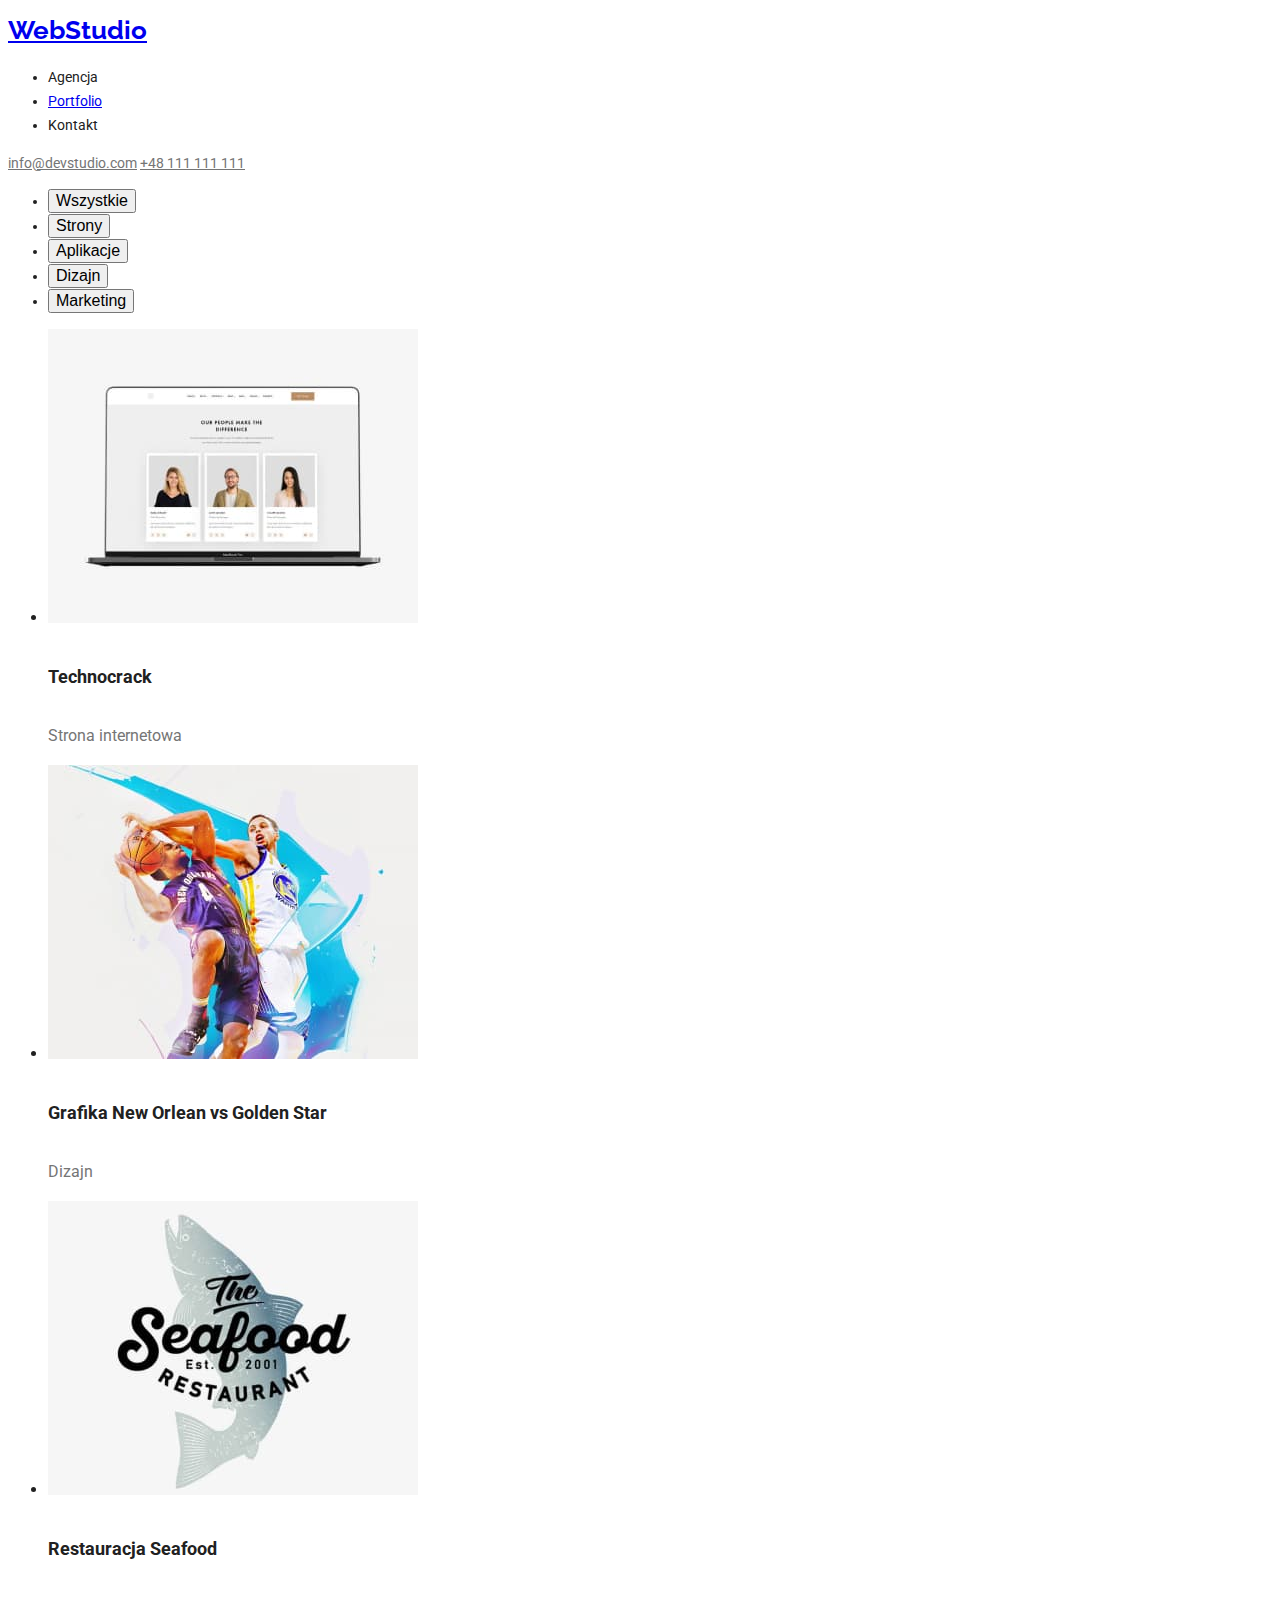
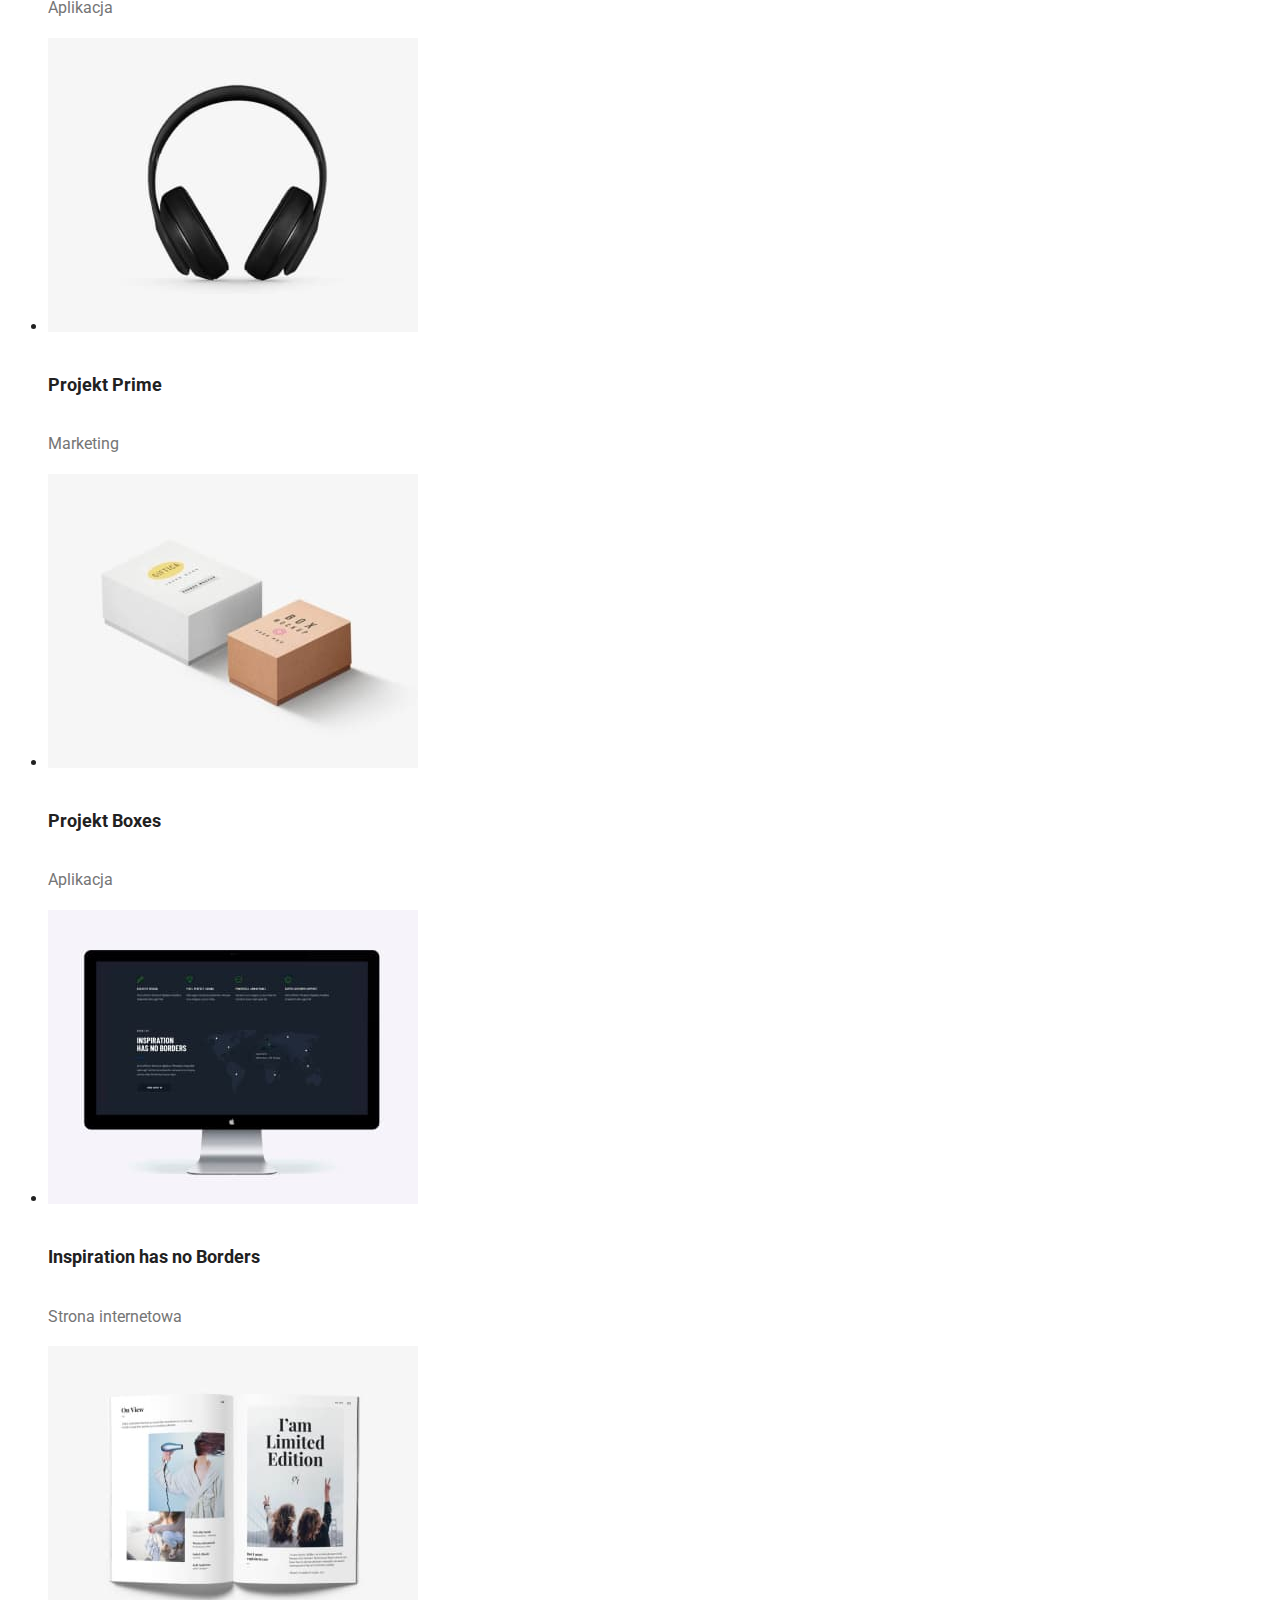
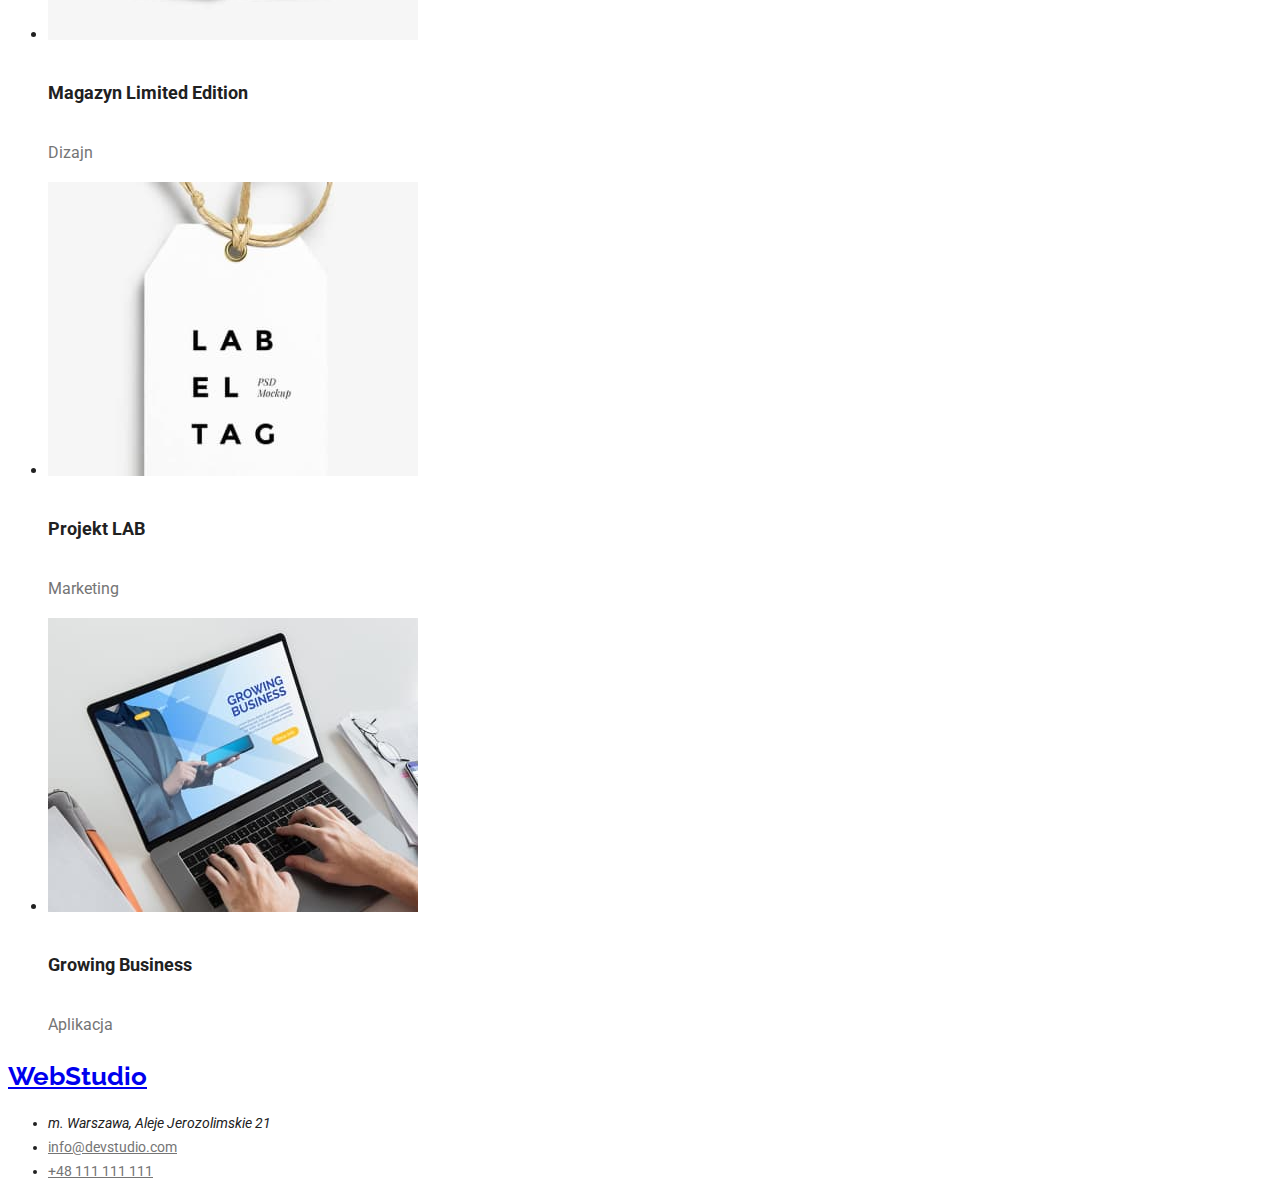
==== portfolio.html @ 8e0444da "Initial commit" ====
<!DOCTYPE html>
<html lang="pl">

<head>
    <meta charset="UTF-8">
    <meta http-equiv="X-UA-Compatible" content="IE=edge">
    <meta name="viewport" content="width=device-width, initial-scale=1.0">
    <link rel="stylesheet" href="./css/styles.css" />
    <link rel="preconnect" href="https://fonts.googleapis.com">
    <link rel="preconnect" href="https://fonts.gstatic.com" crossorigin>
    <link href="https://fonts.googleapis.com/css2?family=Raleway:wght@700&family=Roboto:wght@400;500;700;900&display=swap"
        rel="stylesheet">
    <title>WebStudio</title>
</head>
<body>
    <header>
        <a href="index.html">WebStudio</a>
        <nav>
            <ul>
                <li>Agencja</li>
                <li><a href="portfolio.html">Portfolio</a></li>
                <li>Kontakt</li>
            </ul>
        </nav>
        <a href="mailto:info@devstudio.com">info@devstudio.com</a>
        <a href="tel:+48111111111">+48 111 111 111</a>
    </header>
    <main>
        <article>
            <ul>
                <li><button class="button">Wszystkie</button></li>
                <li><button class="button">Strony</button></li>
                <li><button class="button">Aplikacje</button></li>
                <li><button class="button">Dizajn</button></li>
                <li><button class="button">Marketing</button></li>
            </ul>
            <ul class="portf">
                <li>
                    <img src="./images/technocrack.jpg" alt="Technocrack" width="370" height="294" />
                    <h5>Technocrack</h5>
                    <p>Strona internetowa</p>
                </li>
                <li>
                    <img src="./images/neworlean.jpg" alt="Grafika New Orlean vs Golden Star" width="370" height="294" />
                    <h5>Grafika New Orlean vs Golden Star</h5>
                    <p>Dizajn</p>
                </li>
                <li>
                    <img src="./images/seafood.jpg" alt="Restauracja Seafood" width="370" height="294" />
                    <h5>Restauracja Seafood</h5>
                    <p>Aplikacja</p>
                </li>
                <li>
                    <img src="./images/prime.jpg" alt="Projekt Prime" width="370" height="294" />
                    <h5>Projekt Prime</h5>
                    <p>Marketing</p>
                </li>
                <li>
                    <img src="./images/boxes.jpg" alt="Projekt Boxes" width="370" height="294" />
                    <h5>Projekt Boxes</h5>
                    <p>Aplikacja</p>
                </li>
                <li>
                    <img src="./images/inspiration.jpg" alt="Inspiration has no Borders" width="370" height="294" />
                    <h5>Inspiration has no Borders</h5>
                    <p>Strona internetowa</p>
                </li>
                <li>
                    <img src="./images/mag.limited.jpg" alt="Magazyn Limited Edition" width="370" height="294" />
                    <h5>Magazyn Limited Edition</h5>
                    <p>Dizajn</p>
                </li>
                <li>
                    <img src="./images/lab.jpg" alt="Projekt LAB" width="370" height="294" />
                    <h5>Projekt LAB</h5>
                    <p>Marketing</p>
                </li>
                <li>
                    <img src="./images/growing.jpg" alt="Growing Business" width="370" height="294" />
                    <h5>Growing Business</h5>
                    <p>Aplikacja</p>
                </li>
            </ul>
        </article>
        <section>
        </section>
    </main>
    <footer>
        <a href="index.html">WebStudio</a>
        <ul>
            <li>
                <address>
                    m. Warszawa, Aleje Jerozolimskie 21
                </address>
            </li>
            <li><a href="mailto:info@devstudio.com">info@devstudio.com</a></li>
            <li><a href="tel:+48111111111">+48 111 111 111</a></li>
        </ul>
    </footer>
</body>

</html>
---- css/styles.css ----
body {
    font-family: 'Roboto', 'Times New Roman', 'Helvetica Neue', sans-serif; 
    font-size: 14px;
    color: #212121;
    line-height: 1.7;
}
h1 {
    font-size: 44px;
    text-transform: uppercase;
    line-height: 1.4;
}
h2 {
    font-size: 36px;
    font-weight: 700;
}
.team,
.portf {
    font-size: 16px;
}
h3 {
    font-size: 16px;
    font-weight: 500;
}
h4 {
    text-transform: uppercase;
}
h5 {
    font-size: 18px;
    font-weight: 700;
}
.button {
    font-size: 16px;
}
.button:hover {
    color: #ffffff;
    background-color: #2196F3;
    cursor: pointer;
}
.main {
    color: #ffffff;
    background-color: #2196F3;
    font-weight: 700;
}
a[href="index.html"] {
    font-family: 'Raleway';
    font-size: 26px;
    font-weight: 700;
}
span,
p,
a[href="mailto:info@devstudio.com"],
a[href="tel:+48111111111"] {
    color: #757575;
}
a:hover,
a:focus {
    color: #2196F3;
}
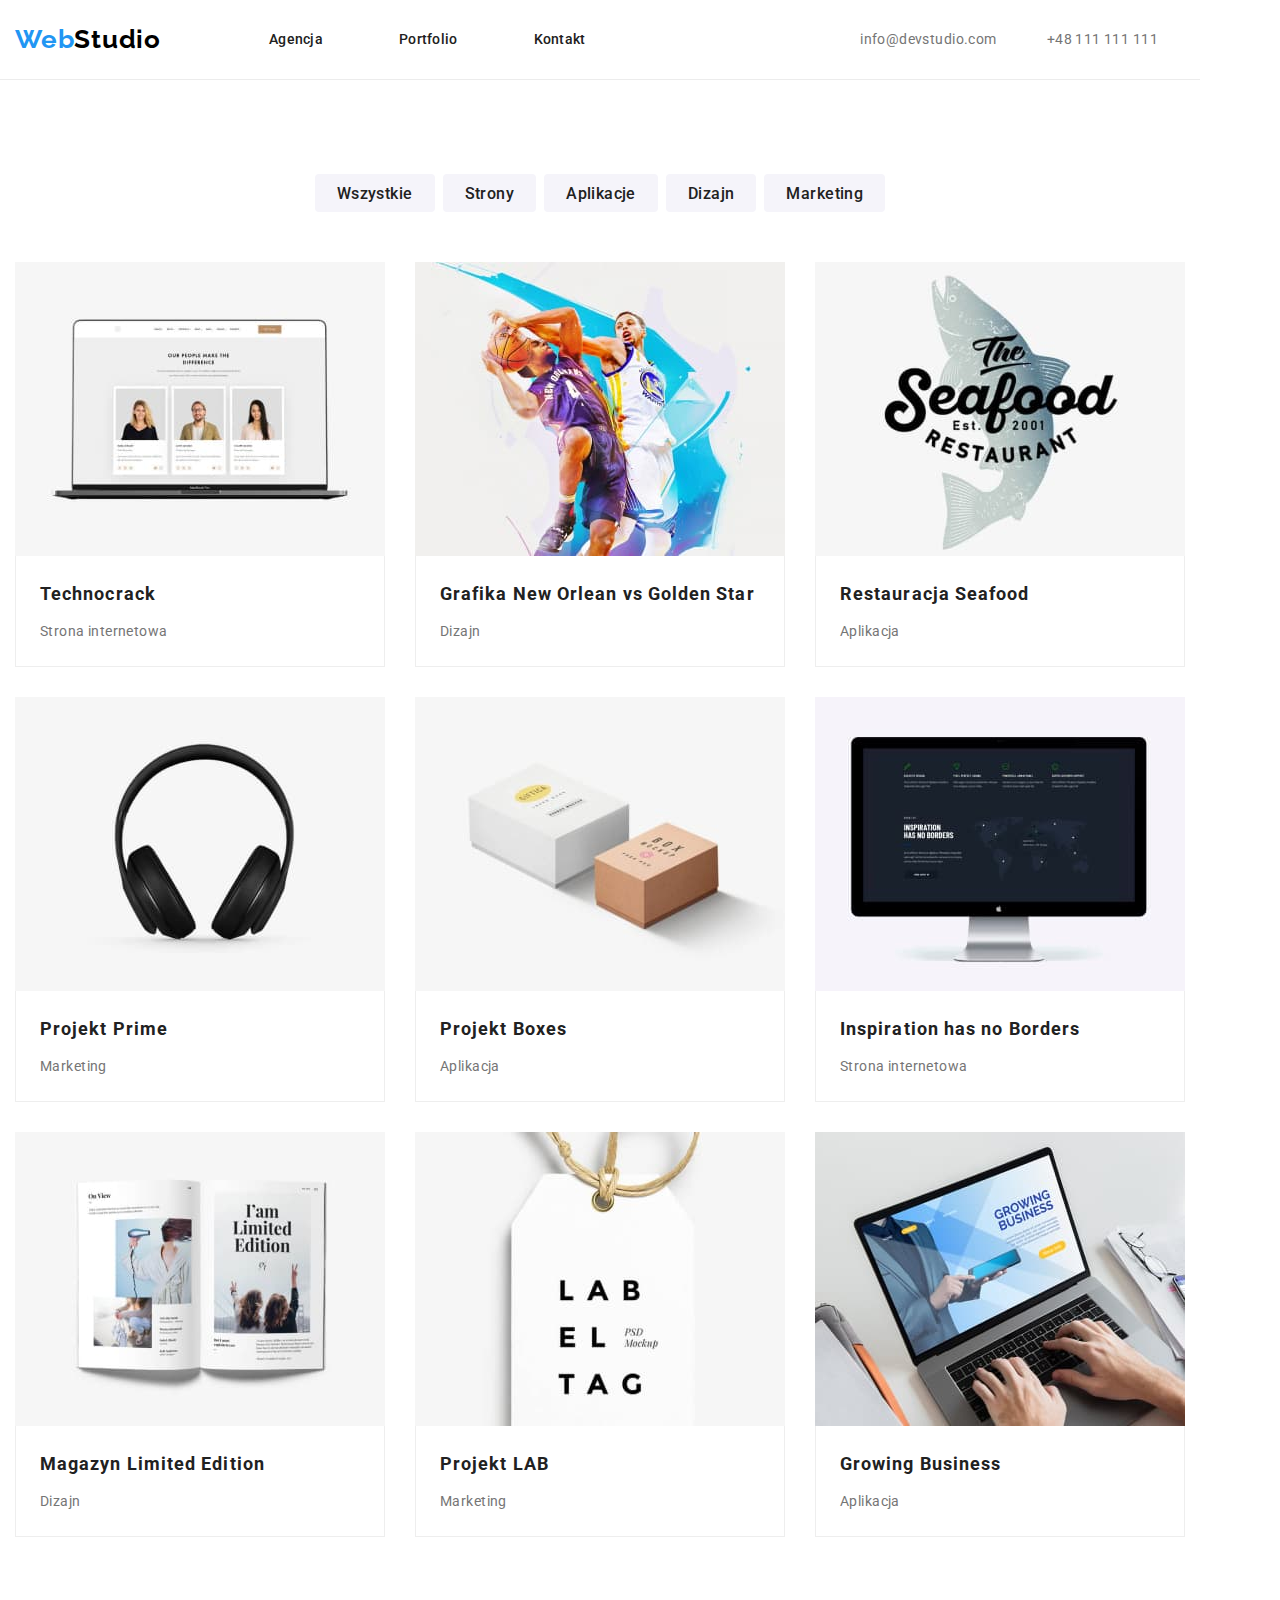
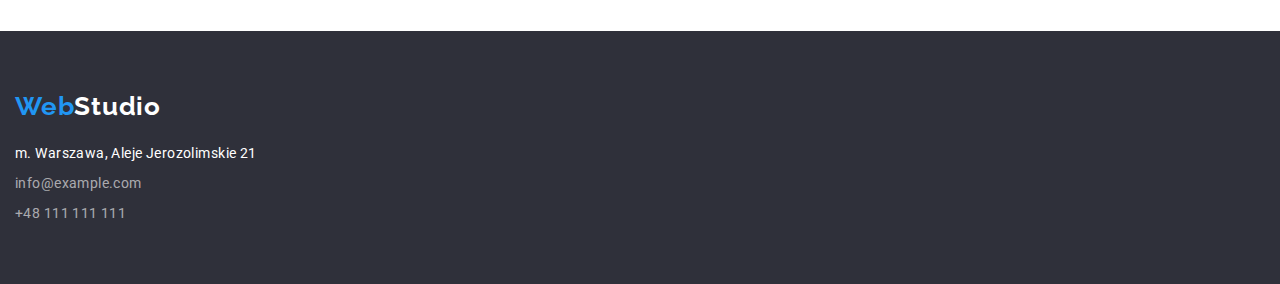
==== commit 8f4d5dcb: "work" ====
--- a/portfolio.html
+++ b/portfolio.html
@@ -5,6 +5,7 @@
     <meta charset="UTF-8">
     <meta http-equiv="X-UA-Compatible" content="IE=edge">
     <meta name="viewport" content="width=device-width, initial-scale=1.0">
+    <link rel="stylesheet" href="node_modules/modern-normalize/modern-normalize.css">
     <link rel="stylesheet" href="./css/styles.css" />
     <link rel="preconnect" href="https://fonts.googleapis.com">
     <link rel="preconnect" href="https://fonts.gstatic.com" crossorigin>
@@ -13,89 +14,115 @@
     <title>WebStudio</title>
 </head>
 <body>
-    <header>
-        <a href="index.html">WebStudio</a>
-        <nav>
-            <ul>
-                <li>Agencja</li>
-                <li><a href="portfolio.html">Portfolio</a></li>
-                <li>Kontakt</li>
-            </ul>
-        </nav>
-        <a href="mailto:info@devstudio.com">info@devstudio.com</a>
-        <a href="tel:+48111111111">+48 111 111 111</a>
+    <header class="header">
+        <div class="container">
+            <div class="logomenu">
+                <a class="logo" href="index.html"><span class="web">Web</span>Studio</a>
+                <nav>
+                    <ul class="menu">
+                        <li><a href="">Agencja</a></li>
+                        <li><a href="portfolio.html">Portfolio</a></li>
+                        <li><a href="">Kontakt</a></li>
+                    </ul>
+                </nav>
+            </div>
+            <div class="contact">
+                <a href="mailto:info@devstudio.com">info@devstudio.com</a>
+                <a href="tel:+48111111111">+48 111 111 111</a>
+            </div>
+        </div>
     </header>
     <main>
-        <article>
-            <ul>
-                <li><button class="button">Wszystkie</button></li>
-                <li><button class="button">Strony</button></li>
-                <li><button class="button">Aplikacje</button></li>
-                <li><button class="button">Dizajn</button></li>
-                <li><button class="button">Marketing</button></li>
+        <section class="section">
+            <div class="container">
+            <ul class="filter">
+                <li><div class="button">Wszystkie</div></li>
+                <li><div class="button">Strony</div></li>
+                <li><div class="button">Aplikacje</div></li>
+                <li><div class="button">Dizajn</div></li>
+                <li><div class="button">Marketing</div></li>
             </ul>
             <ul class="portf">
                 <li>
                     <img src="./images/technocrack.jpg" alt="Technocrack" width="370" height="294" />
+                    <div class="info">
                     <h5>Technocrack</h5>
                     <p>Strona internetowa</p>
+                    </div>
                 </li>
                 <li>
                     <img src="./images/neworlean.jpg" alt="Grafika New Orlean vs Golden Star" width="370" height="294" />
+                    <div class="info">
                     <h5>Grafika New Orlean vs Golden Star</h5>
                     <p>Dizajn</p>
+                    </div>
                 </li>
                 <li>
                     <img src="./images/seafood.jpg" alt="Restauracja Seafood" width="370" height="294" />
+                    <div class="info">
                     <h5>Restauracja Seafood</h5>
                     <p>Aplikacja</p>
+                    </div>
                 </li>
                 <li>
                     <img src="./images/prime.jpg" alt="Projekt Prime" width="370" height="294" />
+                    <div class="info">
                     <h5>Projekt Prime</h5>
                     <p>Marketing</p>
+                    </div>
                 </li>
                 <li>
                     <img src="./images/boxes.jpg" alt="Projekt Boxes" width="370" height="294" />
+                    <div class="info">
                     <h5>Projekt Boxes</h5>
                     <p>Aplikacja</p>
+                    </div>
                 </li>
                 <li>
                     <img src="./images/inspiration.jpg" alt="Inspiration has no Borders" width="370" height="294" />
+                    <div class="info">
                     <h5>Inspiration has no Borders</h5>
                     <p>Strona internetowa</p>
+                    </div>
                 </li>
                 <li>
                     <img src="./images/mag.limited.jpg" alt="Magazyn Limited Edition" width="370" height="294" />
+                    <div class="info">
                     <h5>Magazyn Limited Edition</h5>
                     <p>Dizajn</p>
+                    </div>
                 </li>
                 <li>
                     <img src="./images/lab.jpg" alt="Projekt LAB" width="370" height="294" />
+                    <div class="info">
                     <h5>Projekt LAB</h5>
                     <p>Marketing</p>
+                    </div>
                 </li>
                 <li>
                     <img src="./images/growing.jpg" alt="Growing Business" width="370" height="294" />
+                    <div class="info">
                     <h5>Growing Business</h5>
                     <p>Aplikacja</p>
+                    </div>
                 </li>
             </ul>
-        </article>
-        <section>
+            </div>
         </section>
     </main>
-    <footer>
-        <a href="index.html">WebStudio</a>
-        <ul>
-            <li>
-                <address>
-                    m. Warszawa, Aleje Jerozolimskie 21
-                </address>
-            </li>
-            <li><a href="mailto:info@devstudio.com">info@devstudio.com</a></li>
-            <li><a href="tel:+48111111111">+48 111 111 111</a></li>
-        </ul>
+    <footer class="footer">
+        <div class="container">
+            <a class="logo" href="index.html"><span class="web">Web</span>Studio</a>
+            <ul>
+                <li>
+                    <address>
+                        m. Warszawa, Aleje Jerozolimskie 21
+                    </address>
+                </li>
+                <li><a href="mailto:info@example.com">info@example.com</a></li>
+                <li><a href="tel:+48111111111">+48 111 111 111</a></li>
+            </ul>
+        </div>
     </footer>
 </body>
 
--- a/css/styles.css
+++ b/css/styles.css
@@ -1,58 +1,250 @@
+* {
+    box-sizing: border-box;
+    list-style: none;
+}
+.container {
+    width: 1200px;
+}
 body {
-    font-family: 'Roboto', 'Times New Roman', 'Helvetica Neue', sans-serif; 
+    font-family: 'Roboto', 'Times New Roman', 'Helvetica Neue', sans-serif;
     font-size: 14px;
     color: #212121;
     line-height: 1.7;
+    list-style: none;
+    letter-spacing: 0.03em;
+    margin: 0;
+}
+img {
+    display: block;
+}
+.header .container {
+    padding: 24px 15px;
+    display: flex;
+    align-items: center;
+    justify-content: space-between;
+    background-color: #ffffff;
+    border-bottom: 1px solid #ececec;
+}
+a.logo {
+    font-family: 'Raleway';
+    font-size: 26px;
+    font-weight: 700;
+    line-height: 31px;
+    text-decoration: none;
+    letter-spacing: 0.03em;
+    color: #000;
+}
+.web {
+    color: #2196F3;
+}
+.logomenu {
+    display: flex;
+    align-items: center;
+}
+.menu {
+    display: flex;
+    margin: 0;
+    margin-left: 93px;
+}
+.menu a {
+    font-weight: 500;
+    line-height: 16px;
+    letter-spacing: 0.02em;
+    color: #212121;
+    text-decoration: none;
+    margin-right: 46px;
+}
+.contact {
+    display: flex;
+    margin-right: 27px;
+}
+.contact a {
+    margin-left: 50px;
+}
+section {
+    padding: 94px 0;
+}
+section ul {
+    display: flex;
+}
+article {
+    background-color: #2F303A;
+    padding: 200px 0;
 }
 h1 {
     font-size: 44px;
     text-transform: uppercase;
     line-height: 1.4;
+    width: 696px;
+    height: 120px;
+    font-weight: 900;
+    text-align: center;
+    letter-spacing: 0.06em;
+    color: #FFFFFF;
+    margin: auto;
+}
+.promo .button {
+    font-size: 16px;
+    font-weight: 700;
+    width: 200px;
+    height: 50px;
+    border: none;
+    margin: 30px auto 0;
+    text-align: center;
+    padding: 10px;
+    border-radius: 5px;
+    color: #ffffff;
+    background-color: #2196F3;
 }
 h2 {
     font-size: 36px;
     font-weight: 700;
-}
-.team,
-.portf {
-    font-size: 16px;
+    text-align: center;
+    line-height: 42px;
+}
+h2.advantage {
+    display: none;
+}
+li {
+    margin: 0 15px;
+}
+ul {
+    padding: 0;
+    margin: 0;
+}
+li div {
+    font-weight: 400;
+    color: #757575;
+    text-align: justify;
+    margin-bottom: 3.62px;
+}
+h2.works {
+    margin: -94px 0 50px;
+    line-height: 42px;
+}
+section:nth-child(4){
+    background-color: #F5F4FA;
+}
+h2.team {
+    margin: 0 0 50px;
+}
+li.worker {
+    background: #FFFFFF;
+    box-shadow: 0px 1px 3px rgba(0, 0, 0, 0.12), 0px 1px 1px rgba(0, 0, 0, 0.14), 0px 2px 1px rgba(0, 0, 0, 0.2);
+    border-radius: 0px 0px 4px 4px;
 }
 h3 {
     font-size: 16px;
     font-weight: 500;
+    line-height: 19px;
+    text-align: center;
+    margin: 30px 0 10px;
+}
+p {
+    color: #757575;
+    text-decoration: none;
+    text-align: center;
+    font-weight: 400;
+    line-height: 19px;
+    margin: 0 0 30px;
 }
 h4 {
     text-transform: uppercase;
-}
-h5 {
-    font-size: 18px;
-    font-weight: 700;
-}
-.button {
-    font-size: 16px;
+    font-weight: 700;
+    line-height: 16px;
+    margin: 0 0 10px;
+    width: 270px;
 }
 .button:hover {
     color: #ffffff;
     background-color: #2196F3;
     cursor: pointer;
 }
-.main {
-    color: #ffffff;
-    background-color: #2196F3;
-    font-weight: 700;
-}
-a[href="index.html"] {
-    font-family: 'Raleway';
-    font-size: 26px;
-    font-weight: 700;
-}
-span,
-p,
 a[href="mailto:info@devstudio.com"],
 a[href="tel:+48111111111"] {
     color: #757575;
+    text-decoration: none;
+}
+footer {
+    background-color: #2F303A;
+    padding: 60px 15px 60px;
+}
+footer .logo {
+    color: #FFFFFF;
+}
+footer ul {
+    margin: 20px 0 0;
+}
+footer li {
+    margin: 0;
+    line-height: 21px;
+}
+footer li:nth-child(2) {
+    margin: 9px 0 9px;
+}
+footer address {
+    color: #ffffff;
+    font-style: normal;
+    font-weight: 400;
+}
+footer [href="mailto:info@example.com"],
+footer [href="tel:+48111111111"] {
+    color: rgba(255, 255, 255, 0.6);
+    text-decoration: none;
+    font-weight: 400;
 }
 a:hover,
 a:focus {
     color: #2196F3;
+}
+ul.filter {
+    justify-content: center;
+}
+.filter li {
+    margin: 0 4px 34px;
+}
+.filter .button {
+    font-size: 16px;
+    font-weight: 500;
+    height: 38px;
+    border: none;
+    margin: 0 auto 16px;
+    text-align: center;
+    padding: 6px 22px;
+    border-radius: 4px;
+    color: #212121;
+    background-color: #F5F4FA;
+}
+.filter .button:hover {
+    color: #ffffff;
+    background-color: #2196F3;
+}
+ul.portf {
+    flex-wrap: wrap;
+}
+.portf li {
+    margin-bottom: 30px;
+}
+.portf li:nth-last-child(-n + 3) {
+    margin-bottom: 0px;
+}
+.info {
+    border-left: 1px solid #EEEEEE;
+    border-right: 1px solid #EEEEEE;
+    border-bottom: 1px solid #EEEEEE;
+    padding: 20px 24px;
+    margin: 0;
+}
+.info p {
+    text-align: left;
+    margin: 0;
+    line-height: 30px;
+}
+.info h5 {
+    font-size: 18px;
+    font-weight: 700;
+    line-height: 36px;
+    letter-spacing: 0.06em;
+    color: #212121;
+    margin: 0 0 4px;
 }